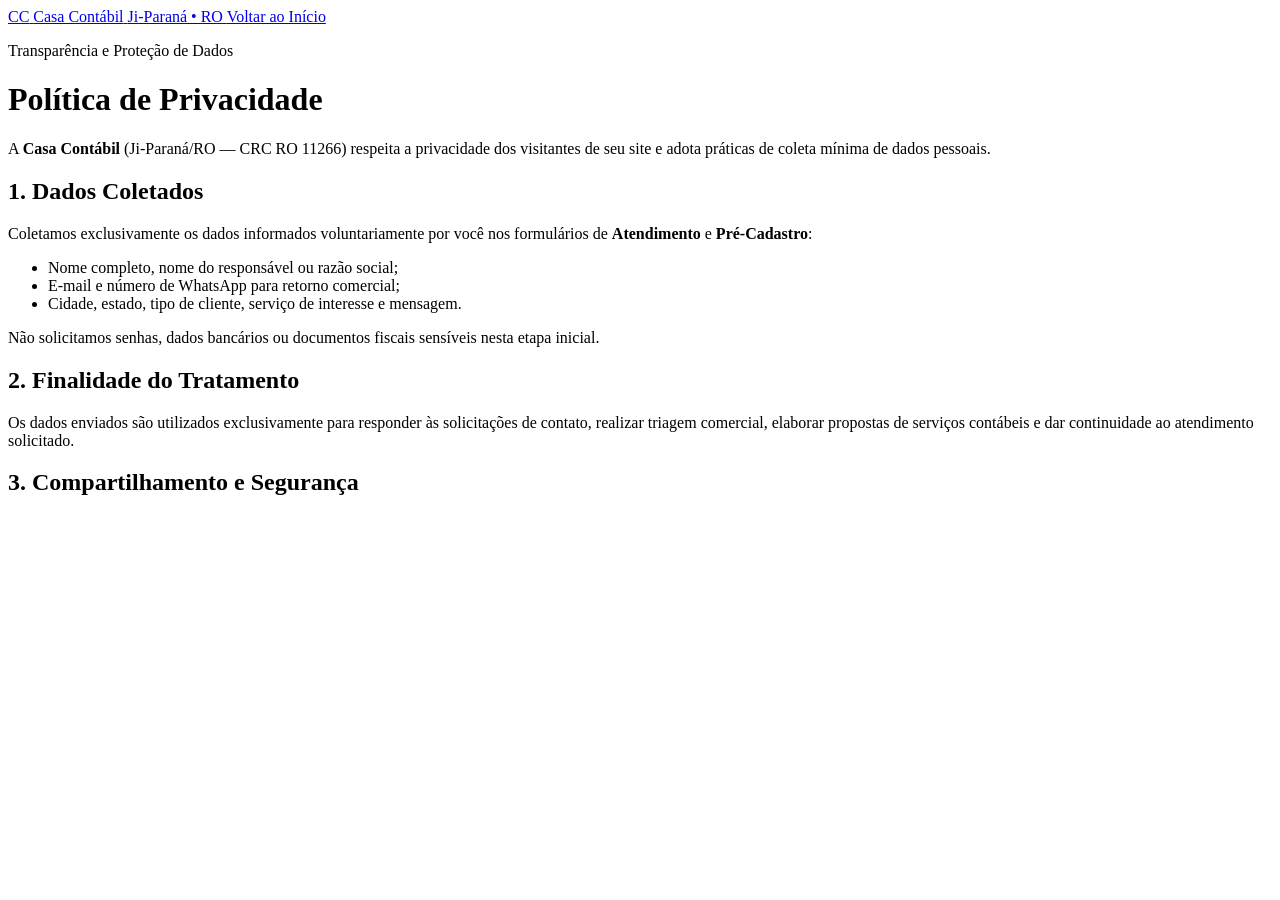
==== privacidade.html @ ad1f8667 "Add privacy policy page for Casa Contábil This file contains the privacy policy for Casa Contábil, d" ====
<!DOCTYPE html>
<html lang="pt-BR">
<head>
<meta charset="UTF-8">
<meta name="viewport" content="width=device-width, initial-scale=1.0">
<title>Política de Privacidade | Casa Contábil — Ji-Paraná (RO)</title>
<meta name="description" content="Aviso e Política de Privacidade da Casa Contábil. Saiba como tratamos os dados enviados pelos formulários de contato e pré-cadastro.">
<meta name="robots" content="noindex, follow">
<link rel="canonical" href="https://casacontabil.github.io/privacidade.html">
<link rel="stylesheet" href="assets/css/style.css">
</head>
<body>

<header class="site-header">
  <div class="header-inner">
    <a href="index.html" class="brand" aria-label="Voltar para a Casa Contábil">
      <span class="brand-mark" aria-hidden="true">CC</span>
      <span class="brand-text">
        <span class="brand-name">Casa Contábil</span>
        <span class="brand-sub">Ji-Paraná • RO</span>
      </span>
    </a>
    <a class="btn btn-primary header-cta" href="index.html">Voltar ao Início</a>
  </div>
</header>

<main class="legal-page">
  <p class="eyebrow">Transparência e Proteção de Dados</p>
  <h1>Política de Privacidade</h1>
  <p>A <strong>Casa Contábil</strong> (Ji-Paraná/RO — CRC RO 11266) respeita a privacidade dos visitantes de seu site e adota práticas de coleta mínima de dados pessoais.</p>

  <h2>1. Dados Coletados</h2>
  <p>Coletamos exclusivamente os dados informados voluntariamente por você nos formulários de <strong>Atendimento</strong> e <strong>Pré-Cadastro</strong>:</p>
  <ul>
    <li>Nome completo, nome do responsável ou razão social;</li>
    <li>E-mail e número de WhatsApp para retorno comercial;</li>
    <li>Cidade, estado, tipo de cliente, serviço de interesse e mensagem.</li>
  </ul>
  <p>Não solicitamos senhas, dados bancários ou documentos fiscais sensíveis nesta etapa inicial.</p>

  <h2>2. Finalidade do Tratamento</h2>
  <p>Os dados enviados são utilizados exclusivamente para responder às solicitações de contato, realizar triagem comercial, elaborar propostas de serviços contábeis e dar continuidade ao atendimento solicitado.</p>

  <h2>3. Compartilhamento e Segurança</h2>
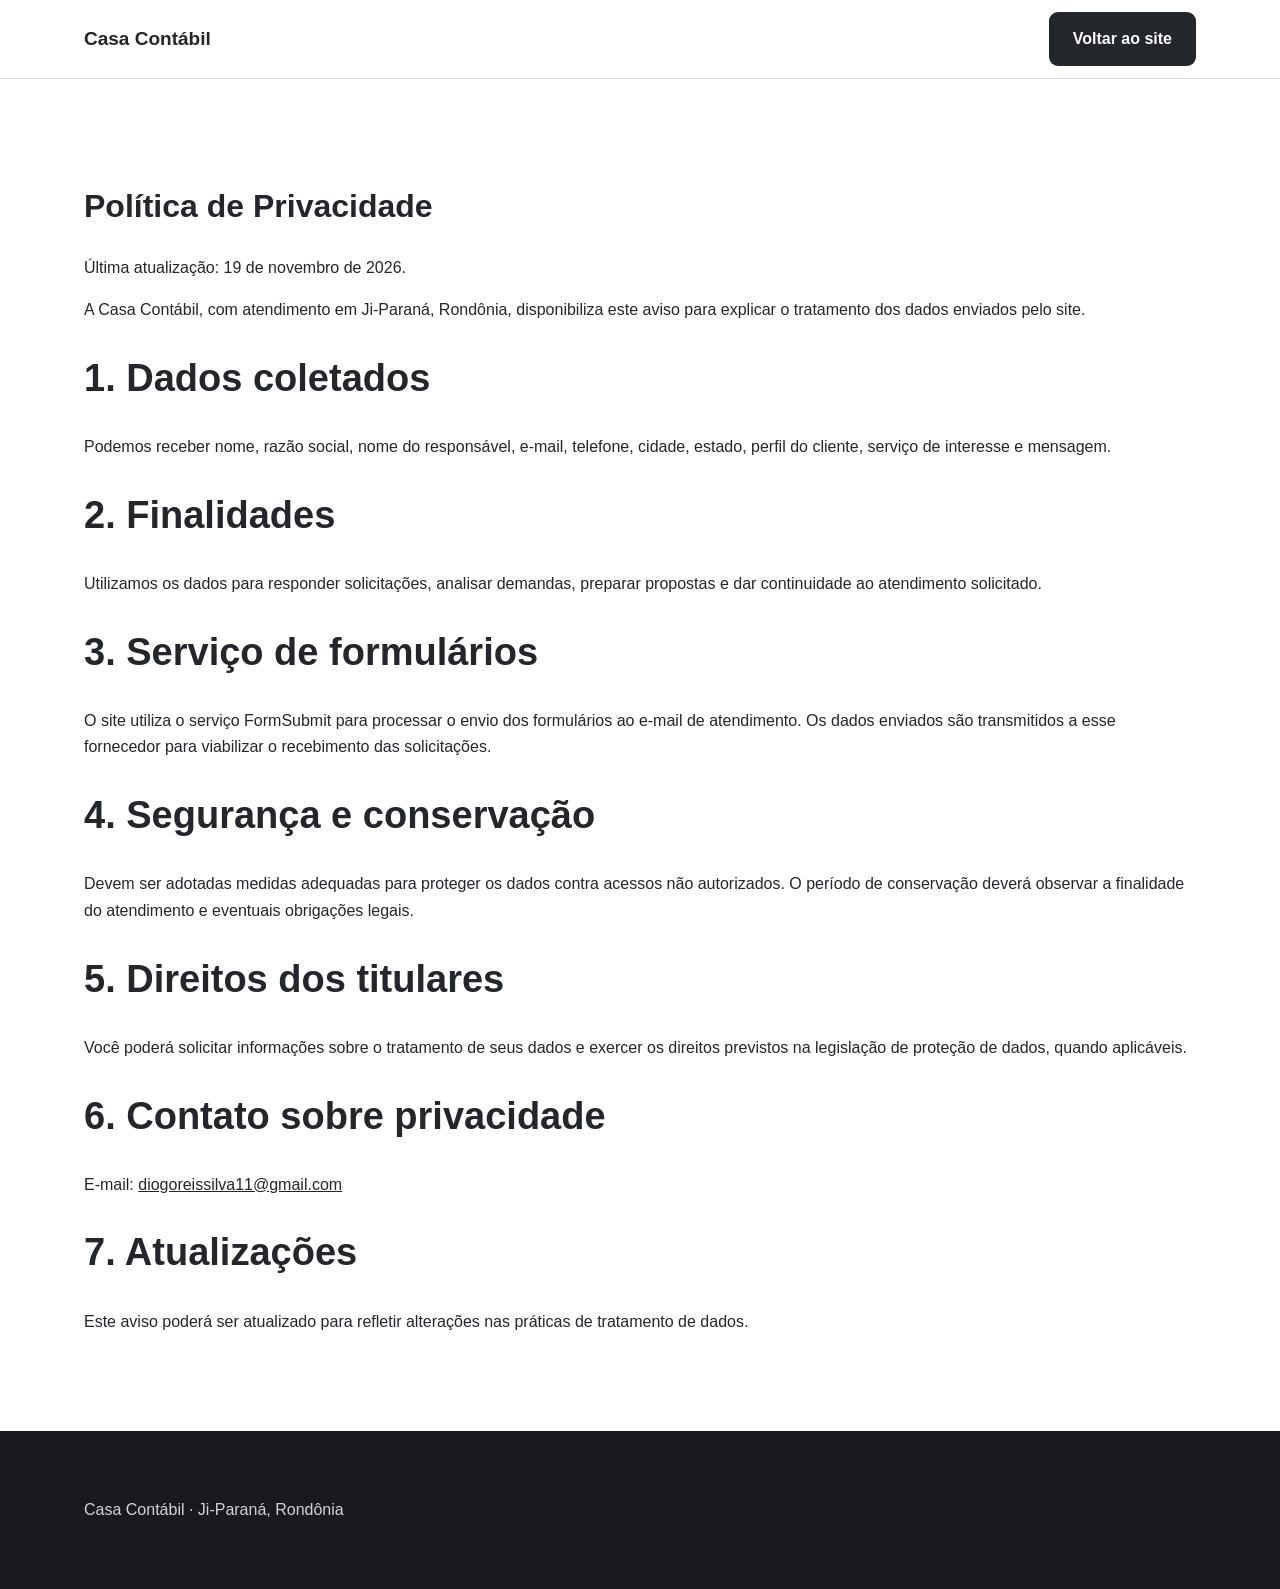
==== commit a8075082: "Revise privacy policy content and HTML structure Updated privacy policy details and structure." ====
--- a/privacidade.html
+++ b/privacidade.html
@@ -1,44 +1,88 @@
+
 <!DOCTYPE html>
 <html lang="pt-BR">
 <head>
-<meta charset="UTF-8">
-<meta name="viewport" content="width=device-width, initial-scale=1.0">
-<title>Política de Privacidade | Casa Contábil — Ji-Paraná (RO)</title>
-<meta name="description" content="Aviso e Política de Privacidade da Casa Contábil. Saiba como tratamos os dados enviados pelos formulários de contato e pré-cadastro.">
-<meta name="robots" content="noindex, follow">
-<link rel="canonical" href="https://casacontabil.github.io/privacidade.html">
-<link rel="stylesheet" href="assets/css/style.css">
+  <meta charset="UTF-8">
+  <meta name="viewport" content="width=device-width, initial-scale=1">
+  <title>Política de Privacidade | Casa Contábil</title>
+  <meta name="description" content="Informações sobre o tratamento de dados pessoais enviados à Casa Contábil.">
+  <link rel="canonical" href="https://casacontabil.github.io/privacidade.html">
+  <link rel="stylesheet" href="style.css">
 </head>
 <body>
-
-<header class="site-header">
-  <div class="header-inner">
-    <a href="index.html" class="brand" aria-label="Voltar para a Casa Contábil">
-      <span class="brand-mark" aria-hidden="true">CC</span>
-      <span class="brand-text">
-        <span class="brand-name">Casa Contábil</span>
-        <span class="brand-sub">Ji-Paraná • RO</span>
-      </span>
-    </a>
-    <a class="btn btn-primary header-cta" href="index.html">Voltar ao Início</a>
+<header class="header">
+  <div class="container header-inner">
+    <a class="brand" href="index.html">Casa Contábil</a>
+    <a class="btn btn-dark" href="index.html">Voltar ao site</a>
   </div>
 </header>
 
-<main class="legal-page">
-  <p class="eyebrow">Transparência e Proteção de Dados</p>
+<main class="section container">
   <h1>Política de Privacidade</h1>
-  <p>A <strong>Casa Contábil</strong> (Ji-Paraná/RO — CRC RO 11266) respeita a privacidade dos visitantes de seu site e adota práticas de coleta mínima de dados pessoais.</p>
+  <p>Última atualização: 19 de novembro de 2026.</p>
 
-  <h2>1. Dados Coletados</h2>
-  <p>Coletamos exclusivamente os dados informados voluntariamente por você nos formulários de <strong>Atendimento</strong> e <strong>Pré-Cadastro</strong>:</p>
-  <ul>
-    <li>Nome completo, nome do responsável ou razão social;</li>
-    <li>E-mail e número de WhatsApp para retorno comercial;</li>
-    <li>Cidade, estado, tipo de cliente, serviço de interesse e mensagem.</li>
-  </ul>
-  <p>Não solicitamos senhas, dados bancários ou documentos fiscais sensíveis nesta etapa inicial.</p>
+  <p>
+    A Casa Contábil, com atendimento em Ji-Paraná,
+    Rondônia, disponibiliza este aviso para explicar
+    o tratamento dos dados enviados pelo site.
+  </p>
 
-  <h2>2. Finalidade do Tratamento</h2>
-  <p>Os dados enviados são utilizados exclusivamente para responder às solicitações de contato, realizar triagem comercial, elaborar propostas de serviços contábeis e dar continuidade ao atendimento solicitado.</p>
+  <h2>1. Dados coletados</h2>
+  <p>
+    Podemos receber nome, razão social, nome do
+    responsável, e-mail, telefone, cidade, estado,
+    perfil do cliente, serviço de interesse e mensagem.
+  </p>
 
-  <h2>3. Compartilhamento e Segurança</h2>
+  <h2>2. Finalidades</h2>
+  <p>
+    Utilizamos os dados para responder solicitações,
+    analisar demandas, preparar propostas e dar
+    continuidade ao atendimento solicitado.
+  </p>
+
+  <h2>3. Serviço de formulários</h2>
+  <p>
+    O site utiliza o serviço FormSubmit para processar
+    o envio dos formulários ao e-mail de atendimento.
+    Os dados enviados são transmitidos a esse fornecedor
+    para viabilizar o recebimento das solicitações.
+  </p>
+
+  <h2>4. Segurança e conservação</h2>
+  <p>
+    Devem ser adotadas medidas adequadas para proteger
+    os dados contra acessos não autorizados.
+    O período de conservação deverá observar a finalidade
+    do atendimento e eventuais obrigações legais.
+  </p>
+
+  <h2>5. Direitos dos titulares</h2>
+  <p>
+    Você poderá solicitar informações sobre o tratamento
+    de seus dados e exercer os direitos previstos na
+    legislação de proteção de dados, quando aplicáveis.
+  </p>
+
+  <h2>6. Contato sobre privacidade</h2>
+  <p>
+    E-mail:
+    <a href="mailto:diogoreissilva11@gmail.com">
+      diogoreissilva11@gmail.com
+    </a>
+  </p>
+
+  <h2>7. Atualizações</h2>
+  <p>
+    Este aviso poderá ser atualizado para refletir
+    alterações nas práticas de tratamento de dados.
+  </p>
+</main>
+
+<footer class="footer">
+  <div class="container">
+    <p>Casa Contábil · Ji-Paraná, Rondônia</p>
+  </div>
+</footer>
+</body>
+</html>
--- a/style.css
+++ b/style.css
@@ -0,0 +1,387 @@
+
+:root {
+  --dark: #23262b;
+  --dark2: #34383e;
+  --gray: #626a75;
+  --light: #f3f4f6;
+  --border: #dce0e5;
+  --white: #ffffff;
+  --max: 1160px;
+}
+
+* { box-sizing: border-box; }
+
+html { scroll-behavior: smooth; }
+
+body {
+  margin: 0;
+  font-family: Arial, Helvetica, sans-serif;
+  color: var(--dark);
+  line-height: 1.65;
+  background: var(--white);
+}
+
+a { color: inherit; }
+
+button, input, textarea, select {
+  font: inherit;
+}
+
+button { cursor: pointer; }
+
+:focus-visible {
+  outline: 3px solid #737d8c;
+  outline-offset: 3px;
+}
+
+[hidden] { display: none !important; }
+
+.container {
+  max-width: var(--max);
+  margin: auto;
+  padding: 0 24px;
+}
+
+.skip-link {
+  position: absolute;
+  left: -9999px;
+}
+
+.skip-link:focus {
+  left: 15px;
+  top: 15px;
+  z-index: 9999;
+  background: white;
+  padding: 12px;
+}
+
+.header {
+  position: sticky;
+  top: 0;
+  background: white;
+  border-bottom: 1px solid var(--border);
+  z-index: 100;
+}
+
+.header-inner {
+  min-height: 78px;
+  display: flex;
+  align-items: center;
+  justify-content: space-between;
+  gap: 20px;
+}
+
+.brand {
+  display: flex;
+  align-items: center;
+  gap: 12px;
+  text-decoration: none;
+  font-size: 19px;
+  font-weight: bold;
+}
+
+.brand small {
+  display: block;
+  font-size: 11px;
+  font-weight: normal;
+  color: var(--gray);
+}
+
+.brand-icon {
+  display: grid;
+  place-items: center;
+  width: 44px;
+  height: 44px;
+  background: var(--dark);
+  color: white;
+  border-radius: 9px;
+}
+
+.nav {
+  display: flex;
+  gap: 22px;
+}
+
+.nav a {
+  text-decoration: none;
+  font-size: 14px;
+}
+
+.nav a:hover, .contact-links a:hover {
+  text-decoration: underline;
+}
+
+.menu-toggle {
+  display: none;
+  border: 1px solid var(--border);
+  background: white;
+  border-radius: 8px;
+  padding: 10px;
+}
+
+.btn {
+  display: inline-flex;
+  align-items: center;
+  justify-content: center;
+  border: 2px solid transparent;
+  border-radius: 9px;
+  padding: 12px 22px;
+  text-decoration: none;
+  font-weight: bold;
+  transition: .2s;
+}
+
+.btn:hover { transform: translateY(-2px); }
+
+.btn-dark {
+  background: var(--dark);
+  color: white;
+}
+
+.btn-light {
+  background: white;
+  color: var(--dark);
+}
+
+.btn-outline {
+  border-color: #a7adb7;
+  color: white;
+}
+
+.hero {
+  background: linear-gradient(135deg, #111214, #30343a);
+  color: white;
+  padding: 110px 0;
+}
+
+.hero .container { max-width: 900px; }
+
+.hero h1 {
+  font-size: clamp(36px, 6vw, 66px);
+  line-height: 1.1;
+  margin: 12px 0 22px;
+}
+
+.hero-lead {
+  font-size: clamp(20px, 3vw, 28px);
+  color: #e0e2e6;
+}
+
+.eyebrow {
+  text-transform: uppercase;
+  font-size: 12px;
+  letter-spacing: 2px;
+  font-weight: bold;
+  color: var(--gray);
+}
+
+.hero .eyebrow { color: #d6d8dc; }
+
+.actions {
+  display: flex;
+  gap: 12px;
+  flex-wrap: wrap;
+  margin-top: 30px;
+}
+
+.section {
+  padding-top: 80px;
+  padding-bottom: 80px;
+  scroll-margin-top: 90px;
+}
+
+.section-gray {
+  background: var(--light);
+}
+
+.section-gray > .container {
+  padding-top: 80px;
+  padding-bottom: 80px;
+}
+
+h2 {
+  font-size: clamp(27px, 4vw, 38px);
+  line-height: 1.25;
+}
+
+.intro {
+  color: var(--gray);
+  max-width: 720px;
+  margin-bottom: 35px;
+}
+
+.cards {
+  display: grid;
+  grid-template-columns: repeat(3, 1fr);
+  gap: 20px;
+}
+
+.card {
+  padding: 28px;
+  border: 1px solid var(--border);
+  border-radius: 12px;
+  background: white;
+  box-shadow: 0 4px 16px rgba(0,0,0,.04);
+}
+
+.card h3 { margin-top: 0; }
+
+.card p { color: var(--gray); }
+
+.contact-links {
+  display: flex;
+  flex-direction: column;
+  gap: 12px;
+  overflow-wrap: anywhere;
+}
+
+.form-box {
+  max-width: 750px;
+  background: white;
+  padding: 30px;
+  border: 1px solid var(--border);
+  border-radius: 14px;
+  box-shadow: 0 8px 24px rgba(0,0,0,.05);
+}
+
+.tabs {
+  display: flex;
+  gap: 10px;
+  margin-bottom: 25px;
+  border-bottom: 1px solid var(--border);
+}
+
+.tab {
+  padding: 12px;
+  border: none;
+  background: transparent;
+  color: var(--gray);
+}
+
+.tab.active {
+  color: var(--dark);
+  border-bottom: 3px solid var(--dark);
+  font-weight: bold;
+}
+
+.lead-form {
+  display: flex;
+  flex-direction: column;
+  gap: 16px;
+}
+
+.lead-form > label {
+  display: flex;
+  flex-direction: column;
+  gap: 6px;
+  font-weight: bold;
+}
+
+.lead-form input:not([type="checkbox"]),
+.lead-form textarea,
+.lead-form select {
+  width: 100%;
+  padding: 12px;
+  border: 1px solid #b8bec7;
+  border-radius: 8px;
+  background: white;
+  color: var(--dark);
+}
+
+.lead-form input:focus,
+.lead-form textarea:focus,
+.lead-form select:focus {
+  outline: 2px solid var(--gray);
+}
+
+.privacy-check {
+  display: flex !important;
+  flex-direction: row !important;
+  align-items: flex-start;
+  font-size: 13px;
+  font-weight: normal !important;
+}
+
+.privacy-check input {
+  margin-top: 5px;
+}
+
+.honeypot {
+  position: absolute;
+  left: -9999px;
+  width: 1px;
+  height: 1px;
+  overflow: hidden;
+}
+
+.form-status {
+  min-height: 20px;
+  font-size: 14px;
+}
+
+.form-status.ok { color: #17663c; }
+.form-status.erro { color: #aa2525; }
+
+button:disabled {
+  opacity: .65;
+  cursor: wait;
+}
+
+.fallback {
+  margin-top: 22px;
+  overflow-wrap: anywhere;
+}
+
+.footer {
+  background: #181a1d;
+  color: white;
+  padding: 50px 0;
+}
+
+.footer p { color: #d0d4da; }
+
+.footer-links {
+  display: flex;
+  flex-wrap: wrap;
+  gap: 20px;
+}
+
+.footer a { color: white; }
+
+@media (max-width: 850px) {
+  .cards { grid-template-columns: repeat(2, 1fr); }
+  .header-contact { display: none; }
+
+  .menu-toggle { display: block; }
+
+  .nav {
+    display: none;
+    position: absolute;
+    top: 78px;
+    left: 0;
+    right: 0;
+    background: white;
+    flex-direction: column;
+    padding: 24px;
+    border-bottom: 1px solid var(--border);
+  }
+
+  .nav.open { display: flex; }
+}
+
+@media (max-width: 600px) {
+  .cards { grid-template-columns: 1fr; }
+  .hero { padding: 70px 0; }
+  .section { padding-top: 55px; padding-bottom: 55px; }
+  .section-gray > .container { padding-top: 55px; padding-bottom: 55px; }
+  .form-box { padding: 18px; }
+  .container { padding-left: 18px; padding-right: 18px; }
+}
+
+@media (prefers-reduced-motion: reduce) {
+  html { scroll-behavior: auto; }
+  *, *::before, *::after {
+    animation-duration: .01ms !important;
+    transition-duration: .01ms !important;
+  }
+}
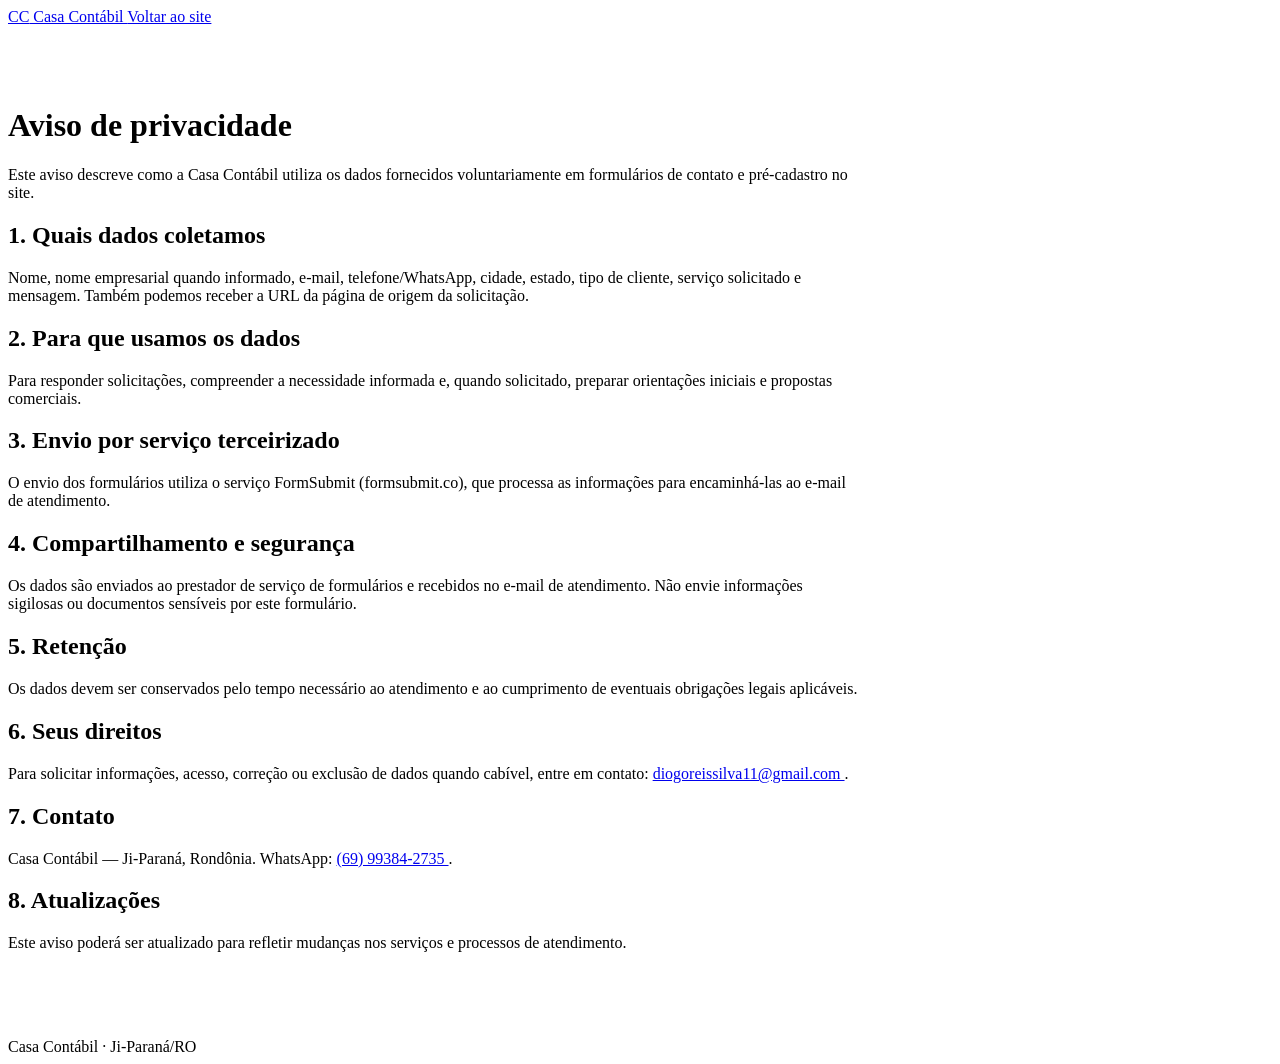
==== commit 587ce3ef: "Revise privacy policy details and formatting Updated privacy policy content and structure." ====
--- a/privacidade.html
+++ b/privacidade.html
@@ -1,88 +1,104 @@
-
-<!DOCTYPE html>
+<!doctype html>
 <html lang="pt-BR">
 <head>
-  <meta charset="UTF-8">
+  <meta charset="utf-8">
   <meta name="viewport" content="width=device-width, initial-scale=1">
-  <title>Política de Privacidade | Casa Contábil</title>
-  <meta name="description" content="Informações sobre o tratamento de dados pessoais enviados à Casa Contábil.">
+
+  <title>Privacidade | Casa Contábil</title>
+  <meta name="description" content="Informações sobre o tratamento de dados enviados pelos formulários da Casa Contábil.">
   <link rel="canonical" href="https://casacontabil.github.io/privacidade.html">
-  <link rel="stylesheet" href="style.css">
+  <link rel="stylesheet" href="assets/css/style.css">
 </head>
 <body>
+
 <header class="header">
-  <div class="container header-inner">
-    <a class="brand" href="index.html">Casa Contábil</a>
-    <a class="btn btn-dark" href="index.html">Voltar ao site</a>
+  <div class="wrap header-row">
+    <a class="brand" href="index.html">
+      <span class="mark">CC</span>
+      Casa Contábil
+    </a>
+    <a class="btn btn-dark" href="index.html">
+      Voltar ao site
+    </a>
   </div>
 </header>
 
-<main class="section container">
-  <h1>Política de Privacidade</h1>
-  <p>Última atualização: 19 de novembro de 2026.</p>
+<main class="wrap" style="max-width:850px;padding-top:60px;padding-bottom:70px">
+  <h1>Aviso de privacidade</h1>
 
   <p>
-    A Casa Contábil, com atendimento em Ji-Paraná,
-    Rondônia, disponibiliza este aviso para explicar
-    o tratamento dos dados enviados pelo site.
+    Este aviso descreve como a Casa Contábil utiliza
+    os dados fornecidos voluntariamente em formulários
+    de contato e pré-cadastro no site.
   </p>
 
-  <h2>1. Dados coletados</h2>
+  <h2>1. Quais dados coletamos</h2>
   <p>
-    Podemos receber nome, razão social, nome do
-    responsável, e-mail, telefone, cidade, estado,
-    perfil do cliente, serviço de interesse e mensagem.
+    Nome, nome empresarial quando informado, e-mail,
+    telefone/WhatsApp, cidade, estado, tipo de cliente,
+    serviço solicitado e mensagem. Também podemos receber
+    a URL da página de origem da solicitação.
   </p>
 
-  <h2>2. Finalidades</h2>
+  <h2>2. Para que usamos os dados</h2>
   <p>
-    Utilizamos os dados para responder solicitações,
-    analisar demandas, preparar propostas e dar
-    continuidade ao atendimento solicitado.
+    Para responder solicitações, compreender a necessidade
+    informada e, quando solicitado, preparar orientações
+    iniciais e propostas comerciais.
   </p>
 
-  <h2>3. Serviço de formulários</h2>
+  <h2>3. Envio por serviço terceirizado</h2>
   <p>
-    O site utiliza o serviço FormSubmit para processar
-    o envio dos formulários ao e-mail de atendimento.
-    Os dados enviados são transmitidos a esse fornecedor
-    para viabilizar o recebimento das solicitações.
+    O envio dos formulários utiliza o serviço FormSubmit
+    (formsubmit.co), que processa as informações para
+    encaminhá-las ao e-mail de atendimento.
   </p>
 
-  <h2>4. Segurança e conservação</h2>
+  <h2>4. Compartilhamento e segurança</h2>
   <p>
-    Devem ser adotadas medidas adequadas para proteger
-    os dados contra acessos não autorizados.
-    O período de conservação deverá observar a finalidade
-    do atendimento e eventuais obrigações legais.
+    Os dados são enviados ao prestador de serviço de
+    formulários e recebidos no e-mail de atendimento.
+    Não envie informações sigilosas ou documentos
+    sensíveis por este formulário.
   </p>
 
-  <h2>5. Direitos dos titulares</h2>
+  <h2>5. Retenção</h2>
   <p>
-    Você poderá solicitar informações sobre o tratamento
-    de seus dados e exercer os direitos previstos na
-    legislação de proteção de dados, quando aplicáveis.
+    Os dados devem ser conservados pelo tempo necessário
+    ao atendimento e ao cumprimento de eventuais
+    obrigações legais aplicáveis.
   </p>
 
-  <h2>6. Contato sobre privacidade</h2>
+  <h2>6. Seus direitos</h2>
   <p>
-    E-mail:
+    Para solicitar informações, acesso, correção ou
+    exclusão de dados quando cabível, entre em contato:
     <a href="mailto:diogoreissilva11@gmail.com">
       diogoreissilva11@gmail.com
-    </a>
+    </a>.
   </p>
 
-  <h2>7. Atualizações</h2>
+  <h2>7. Contato</h2>
+  <p>
+    Casa Contábil — Ji-Paraná, Rondônia.
+    WhatsApp:
+    <a href="https://wa.me/5569993842735">
+      (69) 99384-2735
+    </a>.
+  </p>
+
+  <h2>8. Atualizações</h2>
   <p>
     Este aviso poderá ser atualizado para refletir
-    alterações nas práticas de tratamento de dados.
+    mudanças nos serviços e processos de atendimento.
   </p>
 </main>
 
 <footer class="footer">
-  <div class="container">
-    <p>Casa Contábil · Ji-Paraná, Rondônia</p>
+  <div class="wrap">
+    Casa Contábil · Ji-Paraná/RO
   </div>
 </footer>
+
 </body>
 </html>
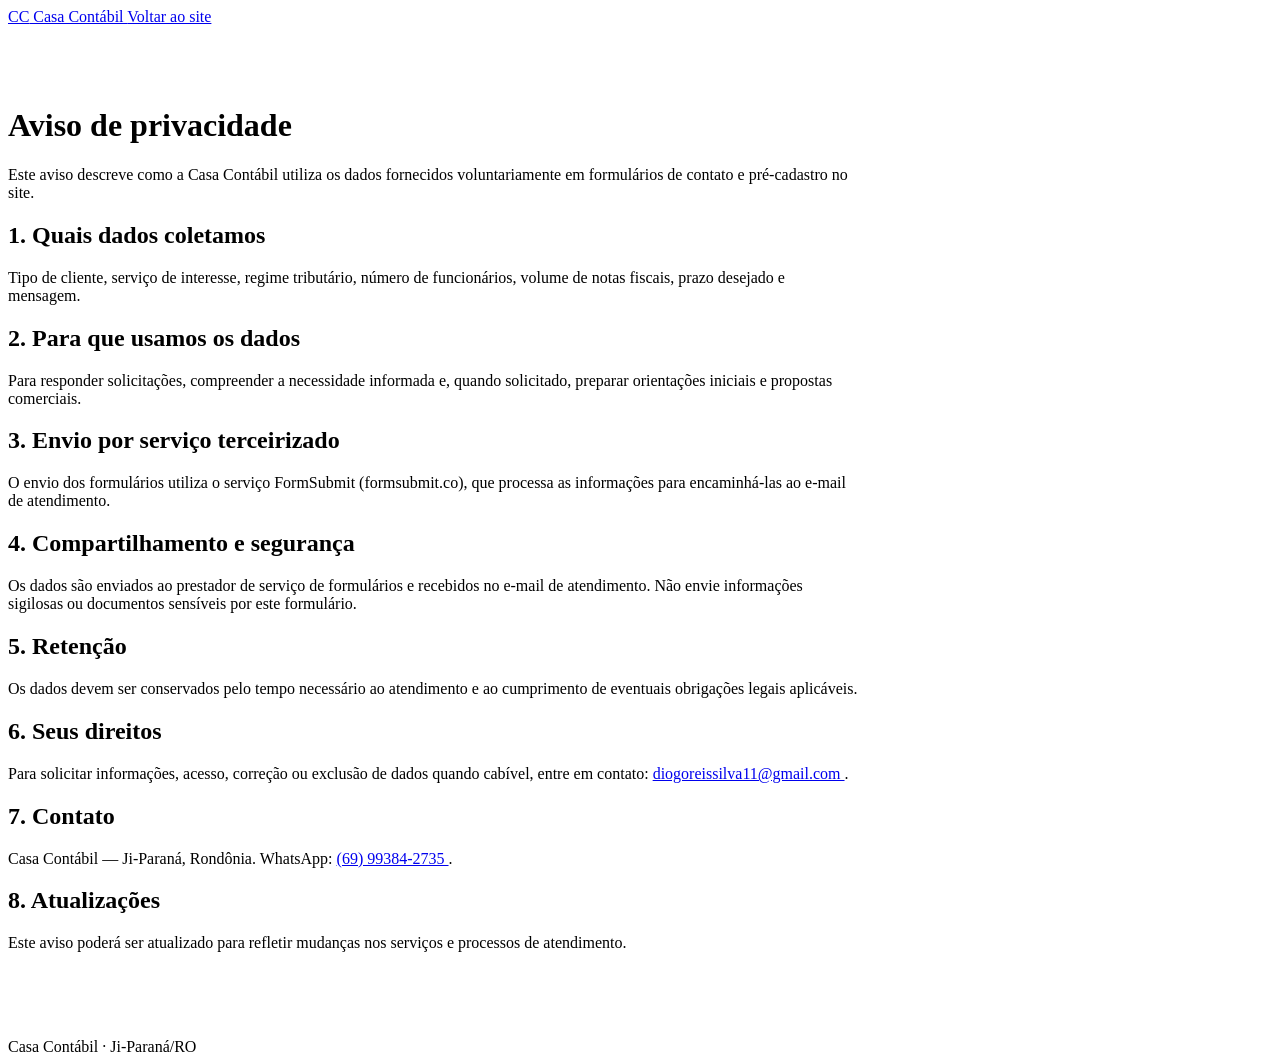
==== commit 31462a5a: "Update data collection details in privacidade.html" ====
--- a/privacidade.html
+++ b/privacidade.html
@@ -34,10 +34,8 @@
 
   <h2>1. Quais dados coletamos</h2>
   <p>
-    Nome, nome empresarial quando informado, e-mail,
-    telefone/WhatsApp, cidade, estado, tipo de cliente,
-    serviço solicitado e mensagem. Também podemos receber
-    a URL da página de origem da solicitação.
+    Tipo de cliente, serviço de interesse, regime tributário, número de funcionários, 
+    volume de notas fiscais, prazo desejado e mensagem.
   </p>
 
   <h2>2. Para que usamos os dados</h2>
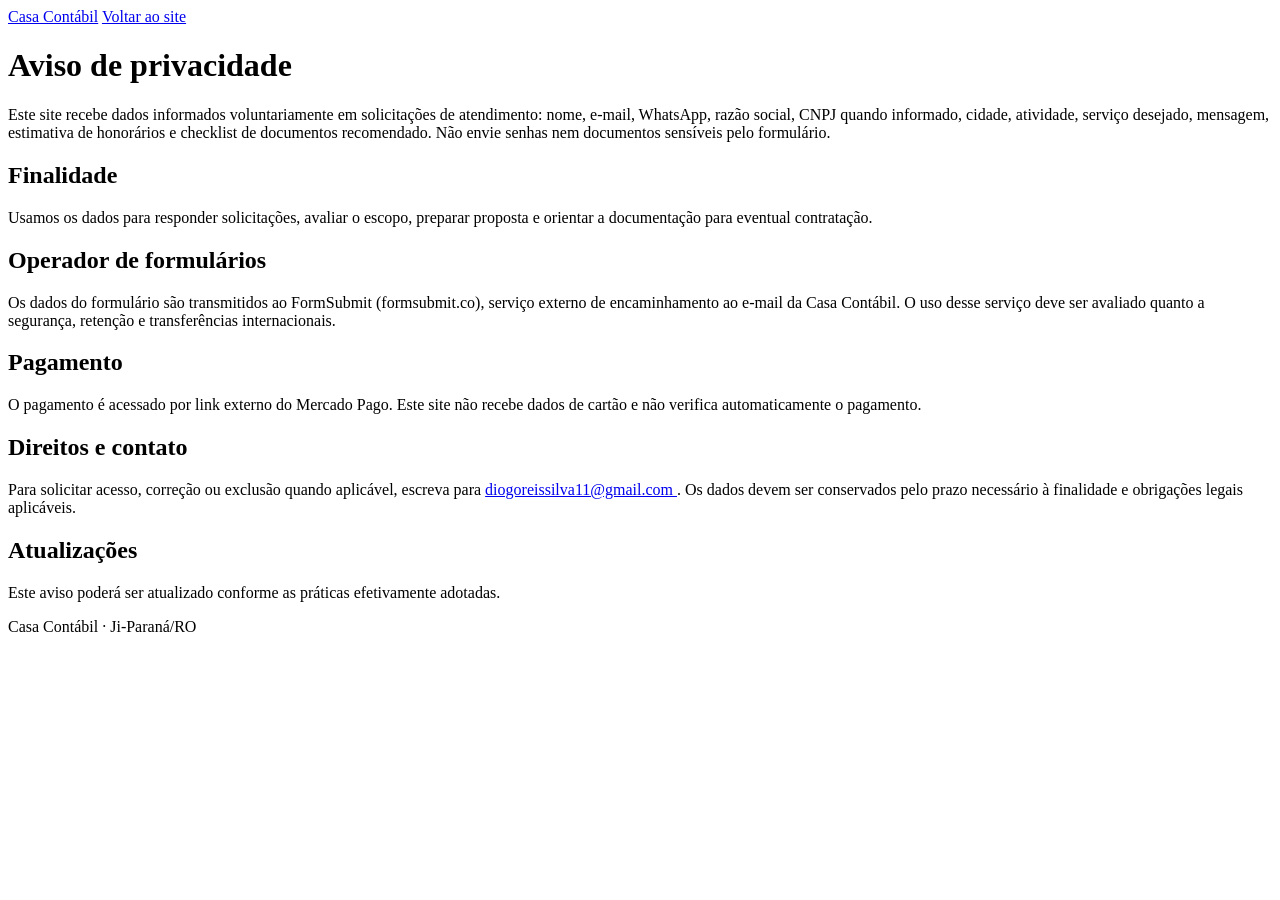
==== commit 75ab49fa: "Update layout and content of privacidade.html Refactor privacy policy page structure and content." ====
--- a/privacidade.html
+++ b/privacidade.html
@@ -1,102 +1,77 @@
+
 <!doctype html>
 <html lang="pt-BR">
 <head>
   <meta charset="utf-8">
-  <meta name="viewport" content="width=device-width, initial-scale=1">
-
+  <meta name="viewport" content="width=device-width,initial-scale=1">
   <title>Privacidade | Casa Contábil</title>
-  <meta name="description" content="Informações sobre o tratamento de dados enviados pelos formulários da Casa Contábil.">
-  <link rel="canonical" href="https://casacontabil.github.io/privacidade.html">
   <link rel="stylesheet" href="assets/css/style.css">
 </head>
 <body>
+  <header class="header">
+    <div class="wrap head">
+      <a class="brand" href="index.html">Casa Contábil</a>
+      <a href="index.html">Voltar ao site</a>
+    </div>
+  </header>
 
-<header class="header">
-  <div class="wrap header-row">
-    <a class="brand" href="index.html">
-      <span class="mark">CC</span>
-      Casa Contábil
-    </a>
-    <a class="btn btn-dark" href="index.html">
-      Voltar ao site
-    </a>
-  </div>
-</header>
+  <main class="wrap section">
+    <h1>Aviso de privacidade</h1>
 
-<main class="wrap" style="max-width:850px;padding-top:60px;padding-bottom:70px">
-  <h1>Aviso de privacidade</h1>
+    <p>
+      Este site recebe dados informados voluntariamente em
+      solicitações de atendimento: nome, e-mail, WhatsApp,
+      razão social, CNPJ quando informado, cidade, atividade,
+      serviço desejado, mensagem, estimativa de honorários
+      e checklist de documentos recomendado.
+      Não envie senhas nem documentos sensíveis pelo formulário.
+    </p>
 
-  <p>
-    Este aviso descreve como a Casa Contábil utiliza
-    os dados fornecidos voluntariamente em formulários
-    de contato e pré-cadastro no site.
-  </p>
+    <h2>Finalidade</h2>
+    <p>
+      Usamos os dados para responder solicitações, avaliar
+      o escopo, preparar proposta e orientar a documentação
+      para eventual contratação.
+    </p>
 
-  <h2>1. Quais dados coletamos</h2>
-  <p>
-    Tipo de cliente, serviço de interesse, regime tributário, número de funcionários, 
-    volume de notas fiscais, prazo desejado e mensagem.
-  </p>
+    <h2>Operador de formulários</h2>
+    <p>
+      Os dados do formulário são transmitidos ao FormSubmit
+      (formsubmit.co), serviço externo de encaminhamento ao
+      e-mail da Casa Contábil. O uso desse serviço deve ser
+      avaliado quanto a segurança, retenção e transferências
+      internacionais.
+    </p>
 
-  <h2>2. Para que usamos os dados</h2>
-  <p>
-    Para responder solicitações, compreender a necessidade
-    informada e, quando solicitado, preparar orientações
-    iniciais e propostas comerciais.
-  </p>
+    <h2>Pagamento</h2>
+    <p>
+      O pagamento é acessado por link externo do Mercado Pago.
+      Este site não recebe dados de cartão e não verifica
+      automaticamente o pagamento.
+    </p>
 
-  <h2>3. Envio por serviço terceirizado</h2>
-  <p>
-    O envio dos formulários utiliza o serviço FormSubmit
-    (formsubmit.co), que processa as informações para
-    encaminhá-las ao e-mail de atendimento.
-  </p>
+    <h2>Direitos e contato</h2>
+    <p>
+      Para solicitar acesso, correção ou exclusão quando
+      aplicável, escreva para
+      <a href="mailto:diogoreissilva11@gmail.com">
+        diogoreissilva11@gmail.com
+      </a>.
+      Os dados devem ser conservados pelo prazo necessário
+      à finalidade e obrigações legais aplicáveis.
+    </p>
 
-  <h2>4. Compartilhamento e segurança</h2>
-  <p>
-    Os dados são enviados ao prestador de serviço de
-    formulários e recebidos no e-mail de atendimento.
-    Não envie informações sigilosas ou documentos
-    sensíveis por este formulário.
-  </p>
+    <h2>Atualizações</h2>
+    <p>
+      Este aviso poderá ser atualizado conforme as práticas
+      efetivamente adotadas.
+    </p>
+  </main>
 
-  <h2>5. Retenção</h2>
-  <p>
-    Os dados devem ser conservados pelo tempo necessário
-    ao atendimento e ao cumprimento de eventuais
-    obrigações legais aplicáveis.
-  </p>
-
-  <h2>6. Seus direitos</h2>
-  <p>
-    Para solicitar informações, acesso, correção ou
-    exclusão de dados quando cabível, entre em contato:
-    <a href="mailto:diogoreissilva11@gmail.com">
-      diogoreissilva11@gmail.com
-    </a>.
-  </p>
-
-  <h2>7. Contato</h2>
-  <p>
-    Casa Contábil — Ji-Paraná, Rondônia.
-    WhatsApp:
-    <a href="https://wa.me/5569993842735">
-      (69) 99384-2735
-    </a>.
-  </p>
-
-  <h2>8. Atualizações</h2>
-  <p>
-    Este aviso poderá ser atualizado para refletir
-    mudanças nos serviços e processos de atendimento.
-  </p>
-</main>
-
-<footer class="footer">
-  <div class="wrap">
-    Casa Contábil · Ji-Paraná/RO
-  </div>
-</footer>
-
+  <footer>
+    <div class="wrap">
+      Casa Contábil · Ji-Paraná/RO
+    </div>
+  </footer>
 </body>
 </html>
